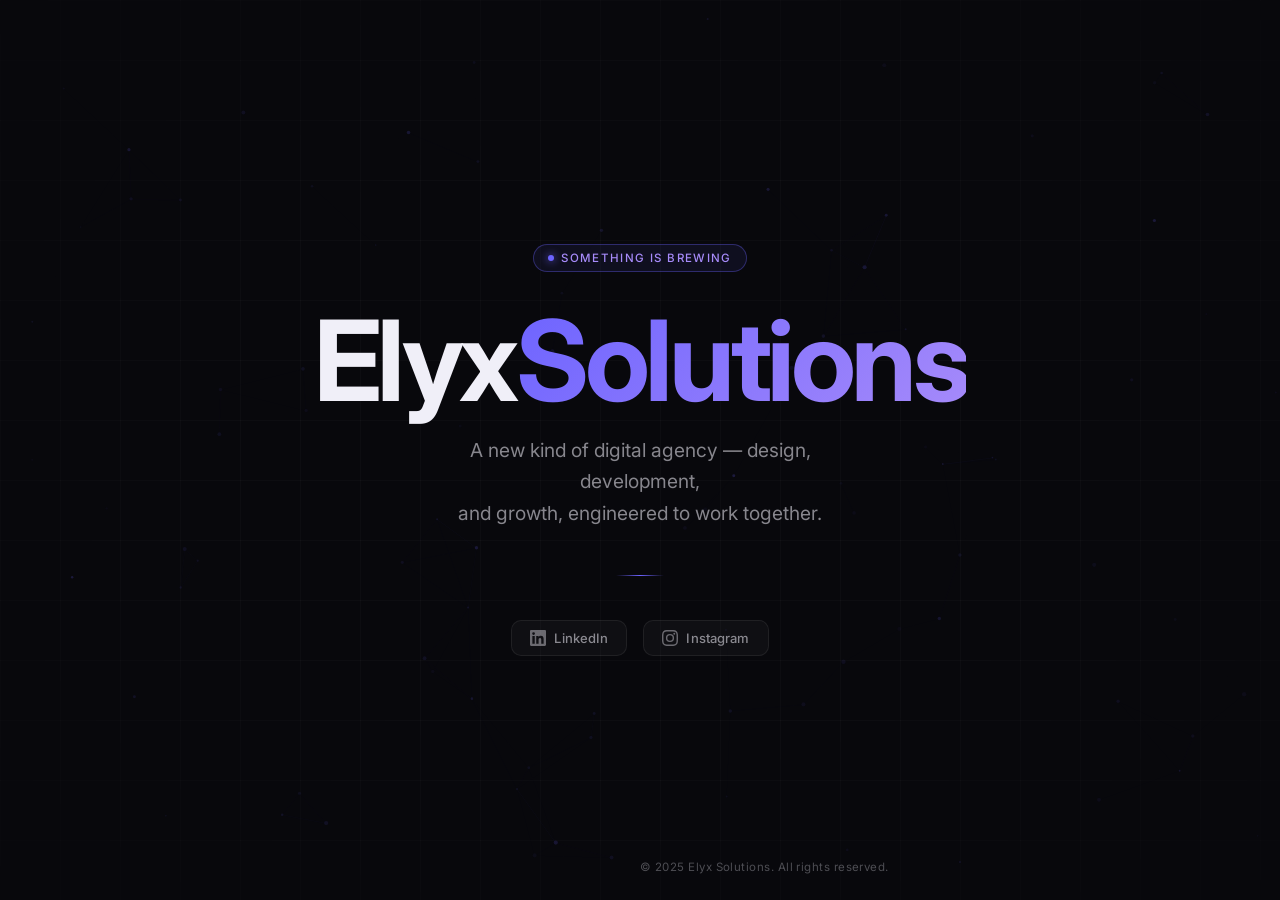
==== index.html @ 8a240a49 "Add files via upload" ====
<!DOCTYPE html>
<html lang="en">
<head>
  <meta charset="UTF-8" />
  <meta name="viewport" content="width=device-width, initial-scale=1.0" />

  <!-- ── SEO ── -->
  <title>Elyx Solutions — Coming Soon</title>
  <meta name="description" content="Elyx Solutions is launching soon. A next-generation digital agency delivering design, development, and growth solutions." />
  <meta name="robots" content="index, follow" />
  <link rel="canonical" href="https://elyxsolutions.com/" />

  <!-- ── Open Graph ── -->
  <meta property="og:type" content="website" />
  <meta property="og:url" content="https://elyxsolutions.com/" />
  <meta property="og:title" content="Elyx Solutions — Coming Soon" />
  <meta property="og:description" content="Something exceptional is being built. Elyx Solutions launches soon." />
  <meta property="og:image" content="https://elyxsolutions.com/og-image.png" />

  <!-- ── Twitter Card ── -->
  <meta name="twitter:card" content="summary_large_image" />
  <meta name="twitter:title" content="Elyx Solutions — Coming Soon" />
  <meta name="twitter:description" content="Something exceptional is being built. Elyx Solutions launches soon." />

  <!-- ── Structured Data ── -->
  <script type="application/ld+json">
  {
    "@context": "https://schema.org",
    "@type": "Organization",
    "name": "Elyx Solutions",
    "url": "https://elyxsolutions.com",
    "description": "A next-generation digital agency delivering design, development, and growth solutions.",
    "sameAs": [
      "https://www.linkedin.com/company/elyxsolutions",
      "https://www.instagram.com/elyxsolutions"
    ]
  }
  </script>

  <!-- ── Google Analytics placeholder ── -->
  <!-- Replace G-XXXXXXXXXX with your actual Measurement ID -->
  <!-- <script async src="https://www.googletagmanager.com/gtag/js?id=G-XXXXXXXXXX"></script>
  <script>
    window.dataLayer = window.dataLayer || [];
    function gtag(){ dataLayer.push(arguments); }
    gtag('js', new Date());
    gtag('config', 'G-XXXXXXXXXX');
  </script> -->

  <!-- ── Google Search Console verification placeholder ── -->
  <!-- <meta name="google-site-verification" content="YOUR_VERIFICATION_CODE" /> -->

  <style>
    *, *::before, *::after { box-sizing: border-box; margin: 0; padding: 0; }

    :root {
      --bg:       #08080C;
      --surface:  #0F0F16;
      --border:   rgba(255,255,255,0.07);
      --accent:   #6C63FF;
      --accent2:  #A78BFA;
      --text-1:   #F0EFF8;
      --text-2:   rgba(240,239,248,0.55);
      --text-3:   rgba(240,239,248,0.3);
      --radius:   14px;
      --sans:     'Inter', system-ui, -apple-system, sans-serif;
    }

    html, body {
      height: 100%;
      background: var(--bg);
      color: var(--text-1);
      font-family: var(--sans);
      overflow: hidden;
    }

    /* ── canvas bg ── */
    #bg-canvas {
      position: fixed;
      inset: 0;
      z-index: 0;
      pointer-events: none;
    }

    /* ── glow orbs ── */
    .orb {
      position: fixed;
      border-radius: 50%;
      filter: blur(120px);
      opacity: 0;
      animation: orbFloat 12s ease-in-out infinite;
      pointer-events: none;
      z-index: 0;
    }
    .orb-1 {
      width: 600px; height: 600px;
      background: radial-gradient(circle, rgba(108,99,255,0.22) 0%, transparent 70%);
      top: -180px; left: -120px;
      animation-delay: 0s;
    }
    .orb-2 {
      width: 500px; height: 500px;
      background: radial-gradient(circle, rgba(167,139,250,0.15) 0%, transparent 70%);
      bottom: -150px; right: -100px;
      animation-delay: -6s;
    }

    @keyframes orbFloat {
      0%   { opacity: 0; transform: translateY(0px) scale(1); }
      20%  { opacity: 1; }
      50%  { transform: translateY(-40px) scale(1.05); }
      80%  { opacity: 1; }
      100% { opacity: 0; transform: translateY(0px) scale(1); }
    }

    /* ── grid overlay ── */
    .grid-overlay {
      position: fixed;
      inset: 0;
      z-index: 0;
      background-image:
        linear-gradient(rgba(255,255,255,0.025) 1px, transparent 1px),
        linear-gradient(90deg, rgba(255,255,255,0.025) 1px, transparent 1px);
      background-size: 60px 60px;
      mask-image: radial-gradient(ellipse 80% 80% at 50% 50%, black 40%, transparent 100%);
      pointer-events: none;
    }

    /* ── page ── */
    .page {
      position: relative;
      z-index: 1;
      height: 100vh;
      display: flex;
      flex-direction: column;
      align-items: center;
      justify-content: center;
      padding: 2rem;
      text-align: center;
    }

    /* ── badge ── */
    .badge {
      display: inline-flex;
      align-items: center;
      gap: 7px;
      border: 1px solid rgba(108,99,255,0.35);
      background: rgba(108,99,255,0.08);
      color: var(--accent2);
      font-size: 11.5px;
      font-weight: 500;
      letter-spacing: 0.12em;
      text-transform: uppercase;
      padding: 6px 14px;
      border-radius: 100px;
      margin-bottom: 2rem;
      opacity: 0;
      animation: fadeUp 0.7s cubic-bezier(0.22,1,0.36,1) 0.3s forwards;
    }
    .badge-dot {
      width: 6px; height: 6px;
      border-radius: 50%;
      background: var(--accent);
      box-shadow: 0 0 8px var(--accent);
      animation: pulse 2s ease-in-out infinite;
    }
    @keyframes pulse {
      0%, 100% { opacity: 1; box-shadow: 0 0 8px var(--accent); }
      50%       { opacity: 0.5; box-shadow: 0 0 16px var(--accent2); }
    }

    /* ── wordmark ── */
    .wordmark {
      font-size: clamp(3.2rem, 9vw, 7rem);
      font-weight: 700;
      letter-spacing: -0.04em;
      line-height: 1;
      margin-bottom: 1.2rem;
      opacity: 0;
      animation: fadeUp 0.8s cubic-bezier(0.22,1,0.36,1) 0.5s forwards;
    }
    .wordmark-elyx { color: var(--text-1); }
    .wordmark-sol  {
      background: linear-gradient(135deg, var(--accent) 0%, var(--accent2) 100%);
      -webkit-background-clip: text;
      -webkit-text-fill-color: transparent;
      background-clip: text;
    }

    /* ── tagline ── */
    .tagline {
      font-size: clamp(1rem, 2.5vw, 1.2rem);
      color: var(--text-2);
      font-weight: 400;
      max-width: 440px;
      line-height: 1.65;
      margin-bottom: 2.8rem;
      opacity: 0;
      animation: fadeUp 0.8s cubic-bezier(0.22,1,0.36,1) 0.7s forwards;
    }

    /* ── divider ── */
    .divider {
      width: 48px;
      height: 1px;
      background: linear-gradient(90deg, transparent, var(--accent), transparent);
      margin: 0 auto 2.8rem;
      opacity: 0;
      animation: fadeUp 0.6s ease 0.85s forwards;
    }

    /* ── socials ── */
    .socials {
      display: flex;
      align-items: center;
      gap: 1rem;
      opacity: 0;
      animation: fadeUp 0.7s cubic-bezier(0.22,1,0.36,1) 1s forwards;
    }

    .social-btn {
      display: inline-flex;
      align-items: center;
      gap: 8px;
      text-decoration: none;
      color: var(--text-2);
      font-size: 13px;
      font-weight: 500;
      padding: 9px 18px;
      border-radius: 10px;
      border: 1px solid var(--border);
      background: rgba(255,255,255,0.03);
      transition: color 0.2s, border-color 0.2s, background 0.2s, transform 0.2s;
      letter-spacing: 0.01em;
    }
    .social-btn:hover {
      color: var(--text-1);
      border-color: rgba(108,99,255,0.4);
      background: rgba(108,99,255,0.08);
      transform: translateY(-2px);
    }
    .social-btn svg {
      width: 16px; height: 16px;
      flex-shrink: 0;
      opacity: 0.75;
      transition: opacity 0.2s;
    }
    .social-btn:hover svg { opacity: 1; }

    /* ── footer ── */
    .footer {
      position: fixed;
      bottom: 1.6rem;
      left: 50%;
      transform: translateX(-50%);
      font-size: 11.5px;
      color: var(--text-3);
      letter-spacing: 0.04em;
      white-space: nowrap;
      opacity: 0;
      animation: fadeUp 0.6s ease 1.2s forwards;
    }

    /* ── shared keyframe ── */
    @keyframes fadeUp {
      from { opacity: 0; transform: translateY(20px); }
      to   { opacity: 1; transform: translateY(0); }
    }

    /* ── particle canvas ── */
    #particle-canvas {
      position: fixed;
      inset: 0;
      z-index: 0;
      pointer-events: none;
    }

    /* ── responsive ── */
    @media (max-width: 480px) {
      .wordmark { font-size: 3rem; }
      .socials  { flex-direction: column; gap: 0.7rem; }
      .social-btn { width: 200px; justify-content: center; }
    }

    @media (prefers-reduced-motion: reduce) {
      *, *::before, *::after { animation-duration: 0.01ms !important; animation-delay: 0s !important; }
    }
  </style>

  <!-- Google Fonts -->
  <link rel="preconnect" href="https://fonts.googleapis.com" />
  <link rel="preconnect" href="https://fonts.gstatic.com" crossorigin />
  <link href="https://fonts.googleapis.com/css2?family=Inter:wght@400;500;600;700&display=swap" rel="stylesheet" />
</head>
<body>

  <!-- ambient orbs -->
  <div class="orb orb-1" aria-hidden="true"></div>
  <div class="orb orb-2" aria-hidden="true"></div>

  <!-- grid -->
  <div class="grid-overlay" aria-hidden="true"></div>

  <!-- particle canvas -->
  <canvas id="particle-canvas" aria-hidden="true"></canvas>

  <!-- ── main content ── -->
  <main class="page" role="main">
    <div class="badge">
      <span class="badge-dot" aria-hidden="true"></span>
      Something is brewing
    </div>

    <h1 class="wordmark">
      <span class="wordmark-elyx">Elyx</span><span class="wordmark-sol">&#8202;Solutions</span>
    </h1>

    <p class="tagline">
      A new kind of digital agency — design, development,<br class="br-hide" />
      and growth, engineered to work together.
    </p>

    <div class="divider" aria-hidden="true"></div>

    <nav class="socials" aria-label="Social media links">
      <!-- LinkedIn -->
      <a
        class="social-btn"
        href="https://www.linkedin.com/company/elyxsolutions"
        target="_blank"
        rel="noopener noreferrer"
        aria-label="Elyx Solutions on LinkedIn"
      >
        <svg viewBox="0 0 24 24" fill="currentColor" aria-hidden="true">
          <path d="M20.447 20.452h-3.554v-5.569c0-1.328-.027-3.037-1.852-3.037-1.853 0-2.136 1.445-2.136 2.939v5.667H9.351V9h3.414v1.561h.046c.477-.9 1.637-1.85 3.37-1.85 3.601 0 4.267 2.37 4.267 5.455v6.286zM5.337 7.433a2.062 2.062 0 0 1-2.063-2.065 2.064 2.064 0 1 1 2.063 2.065zm1.782 13.019H3.555V9h3.564v11.452zM22.225 0H1.771C.792 0 0 .774 0 1.729v20.542C0 23.227.792 24 1.771 24h20.451C23.2 24 24 23.227 24 22.271V1.729C24 .774 23.2 0 22.222 0h.003z"/>
        </svg>
        LinkedIn
      </a>

      <!-- Instagram -->
      <a
        class="social-btn"
        href="https://www.instagram.com/elyxsolutions"
        target="_blank"
        rel="noopener noreferrer"
        aria-label="Elyx Solutions on Instagram"
      >
        <svg viewBox="0 0 24 24" fill="currentColor" aria-hidden="true">
          <path d="M12 2.163c3.204 0 3.584.012 4.85.07 3.252.148 4.771 1.691 4.919 4.919.058 1.265.069 1.645.069 4.849 0 3.205-.012 3.584-.069 4.849-.149 3.225-1.664 4.771-4.919 4.919-1.266.058-1.644.07-4.85.07-3.204 0-3.584-.012-4.849-.07-3.26-.149-4.771-1.699-4.919-4.92-.058-1.265-.07-1.644-.07-4.849 0-3.204.013-3.583.07-4.849.149-3.227 1.664-4.771 4.919-4.919 1.266-.057 1.645-.069 4.849-.069zM12 0C8.741 0 8.333.014 7.053.072 2.695.272.273 2.69.073 7.052.014 8.333 0 8.741 0 12c0 3.259.014 3.668.072 4.948.2 4.358 2.618 6.78 6.98 6.98C8.333 23.986 8.741 24 12 24c3.259 0 3.668-.014 4.948-.072 4.354-.2 6.782-2.618 6.979-6.98.059-1.28.073-1.689.073-4.948 0-3.259-.014-3.667-.072-4.947-.196-4.354-2.617-6.78-6.979-6.98C15.668.014 15.259 0 12 0zm0 5.838a6.162 6.162 0 1 0 0 12.324 6.162 6.162 0 0 0 0-12.324zM12 16a4 4 0 1 1 0-8 4 4 0 0 1 0 8zm6.406-11.845a1.44 1.44 0 1 0 0 2.881 1.44 1.44 0 0 0 0-2.881z"/>
        </svg>
        Instagram
      </a>
    </nav>
  </main>

  <footer class="footer" aria-label="Copyright">
    &copy; 2025 Elyx Solutions. All rights reserved.
  </footer>

  <script>
    /* ── particle system ── */
    const canvas = document.getElementById('particle-canvas');
    const ctx    = canvas.getContext('2d');

    let W, H, particles = [], mouse = { x: -9999, y: -9999 };
    const COUNT = 90;
    const ACCENT = [108, 99, 255];

    function resize() {
      W = canvas.width  = window.innerWidth;
      H = canvas.height = window.innerHeight;
    }
    resize();
    window.addEventListener('resize', resize);

    window.addEventListener('mousemove', e => {
      mouse.x = e.clientX;
      mouse.y = e.clientY;
    });

    class Particle {
      constructor() { this.reset(true); }

      reset(initial) {
        this.x  = Math.random() * (W || 1200);
        this.y  = initial ? Math.random() * (H || 800) : H + 10;
        this.vx = (Math.random() - 0.5) * 0.3;
        this.vy = -(0.2 + Math.random() * 0.4);
        this.r  = 0.8 + Math.random() * 1.4;
        this.a  = 0;
        this.maxA = 0.12 + Math.random() * 0.18;
        this.life = 0;
        this.maxLife = 200 + Math.random() * 400;
      }

      update() {
        const dx = this.x - mouse.x;
        const dy = this.y - mouse.y;
        const dist = Math.sqrt(dx * dx + dy * dy);
        if (dist < 130) {
          const force = (130 - dist) / 130;
          this.vx += (dx / dist) * force * 0.08;
          this.vy += (dy / dist) * force * 0.08;
        }
        this.vx *= 0.98;
        this.vy *= 0.98;
        this.x  += this.vx;
        this.y  += this.vy;
        this.life++;
        const t = this.life / this.maxLife;
        this.a = t < 0.1 ? t * 10 * this.maxA
               : t > 0.8 ? (1 - t) * 5 * this.maxA
               : this.maxA;
        if (this.life >= this.maxLife || this.y < -20) this.reset(false);
      }

      draw() {
        ctx.beginPath();
        ctx.arc(this.x, this.y, this.r, 0, Math.PI * 2);
        ctx.fillStyle = `rgba(${ACCENT.join(',')},${this.a.toFixed(3)})`;
        ctx.fill();
      }
    }

    for (let i = 0; i < COUNT; i++) particles.push(new Particle());

    function animate() {
      ctx.clearRect(0, 0, W, H);
      /* draw faint connections */
      for (let i = 0; i < particles.length; i++) {
        for (let j = i + 1; j < particles.length; j++) {
          const p1 = particles[i], p2 = particles[j];
          const dx = p1.x - p2.x, dy = p1.y - p2.y;
          const d  = dx * dx + dy * dy;
          if (d < 14400) {
            const str = (1 - d / 14400) * Math.min(p1.a, p2.a) * 0.6;
            ctx.beginPath();
            ctx.moveTo(p1.x, p1.y);
            ctx.lineTo(p2.x, p2.y);
            ctx.strokeStyle = `rgba(${ACCENT.join(',')},${str.toFixed(3)})`;
            ctx.lineWidth = 0.5;
            ctx.stroke();
          }
        }
      }
      particles.forEach(p => { p.update(); p.draw(); });
      requestAnimationFrame(animate);
    }
    animate();
  </script>
</body>
</html>
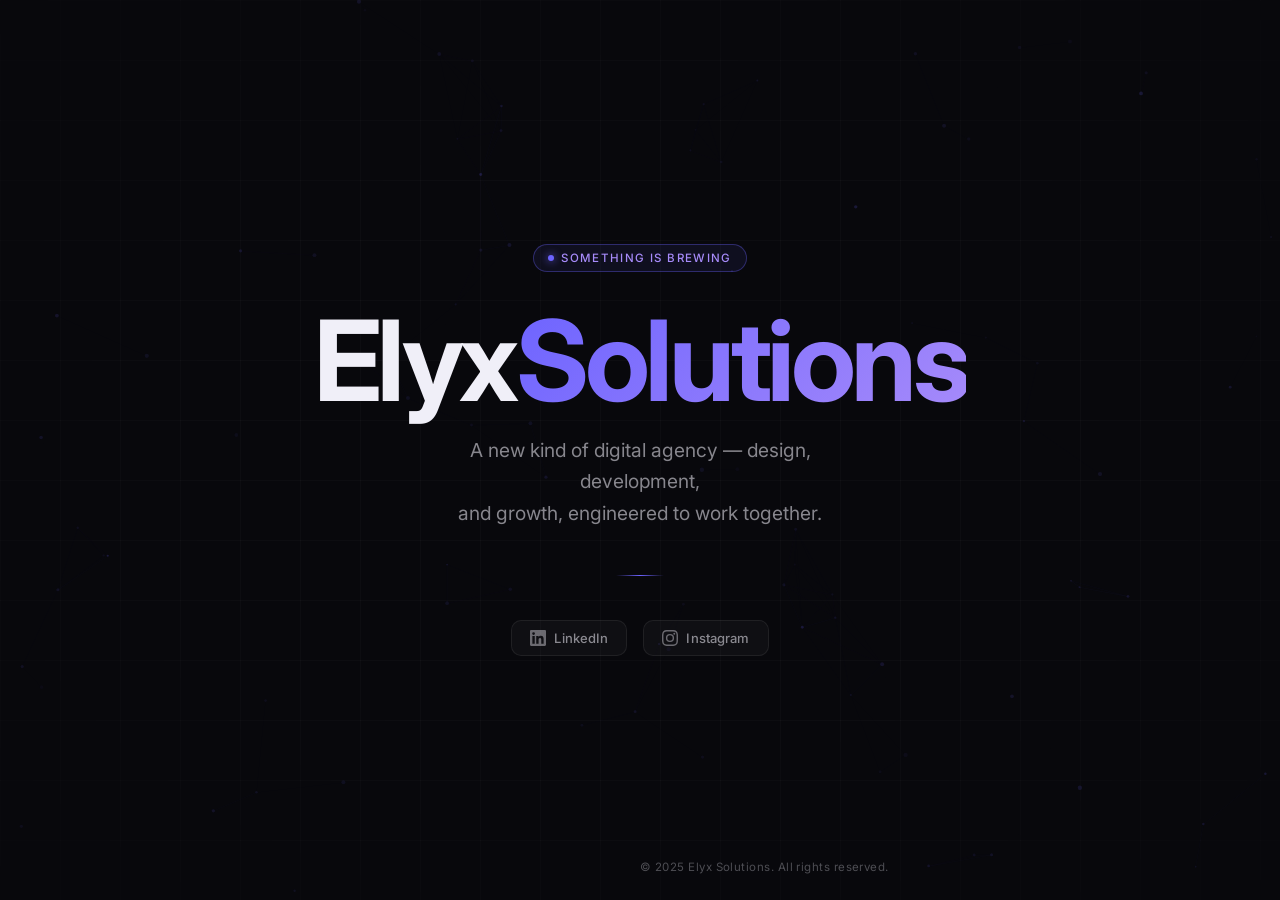
==== commit 6c9456ca: "Update index.html" ====
--- a/index.html
+++ b/index.html
@@ -326,7 +326,7 @@
       <!-- LinkedIn -->
       <a
         class="social-btn"
-        href="https://www.linkedin.com/company/elyxsolutions"
+        href="https://www.linkedin.com/company/elyxsolutions04"
         target="_blank"
         rel="noopener noreferrer"
         aria-label="Elyx Solutions on LinkedIn"
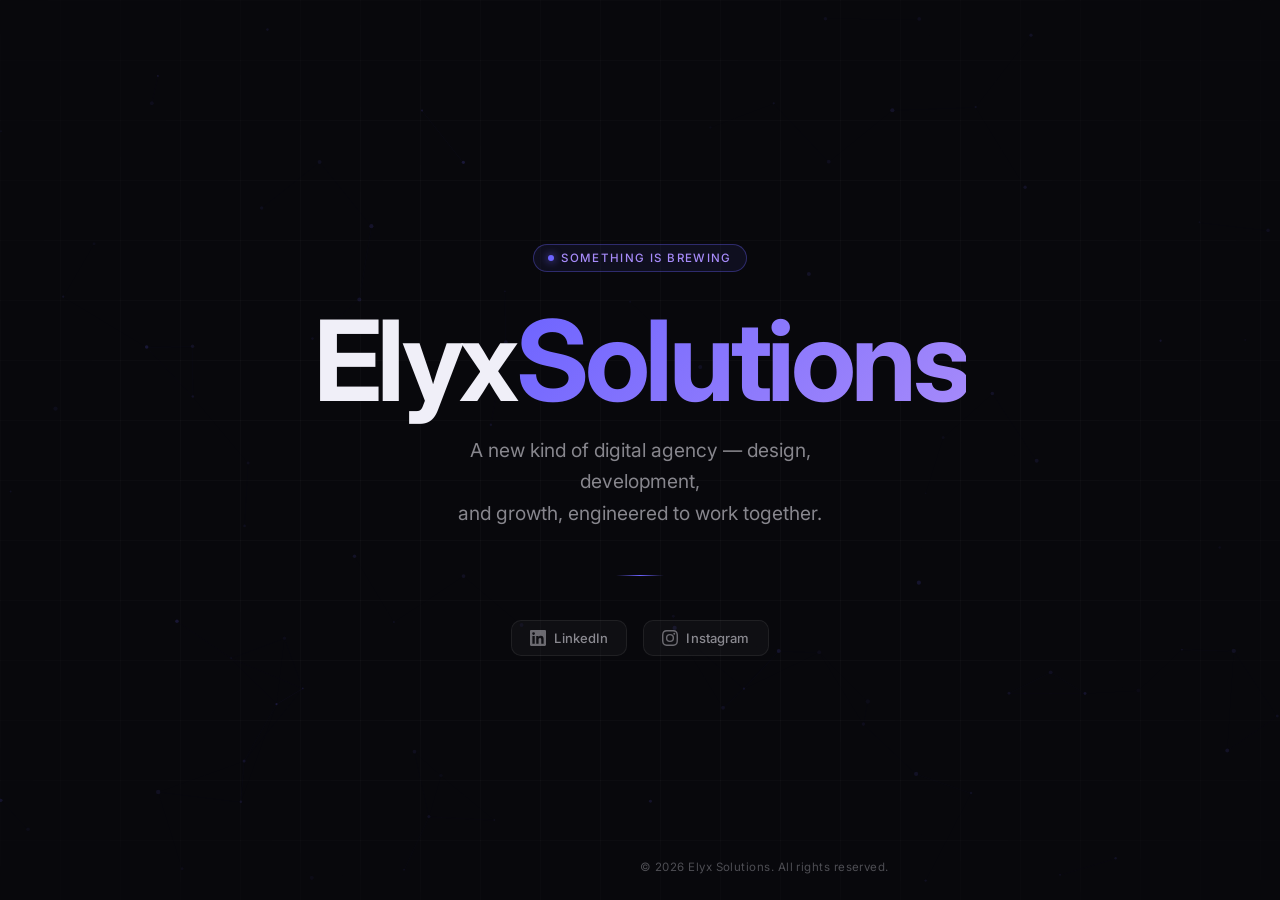
==== commit 1ffc1551: "Update index.html" ====
--- a/index.html
+++ b/index.html
@@ -354,7 +354,7 @@
   </main>
 
   <footer class="footer" aria-label="Copyright">
-    &copy; 2025 Elyx Solutions. All rights reserved.
+    &copy; 2026 Elyx Solutions. All rights reserved.
   </footer>
 
   <script>
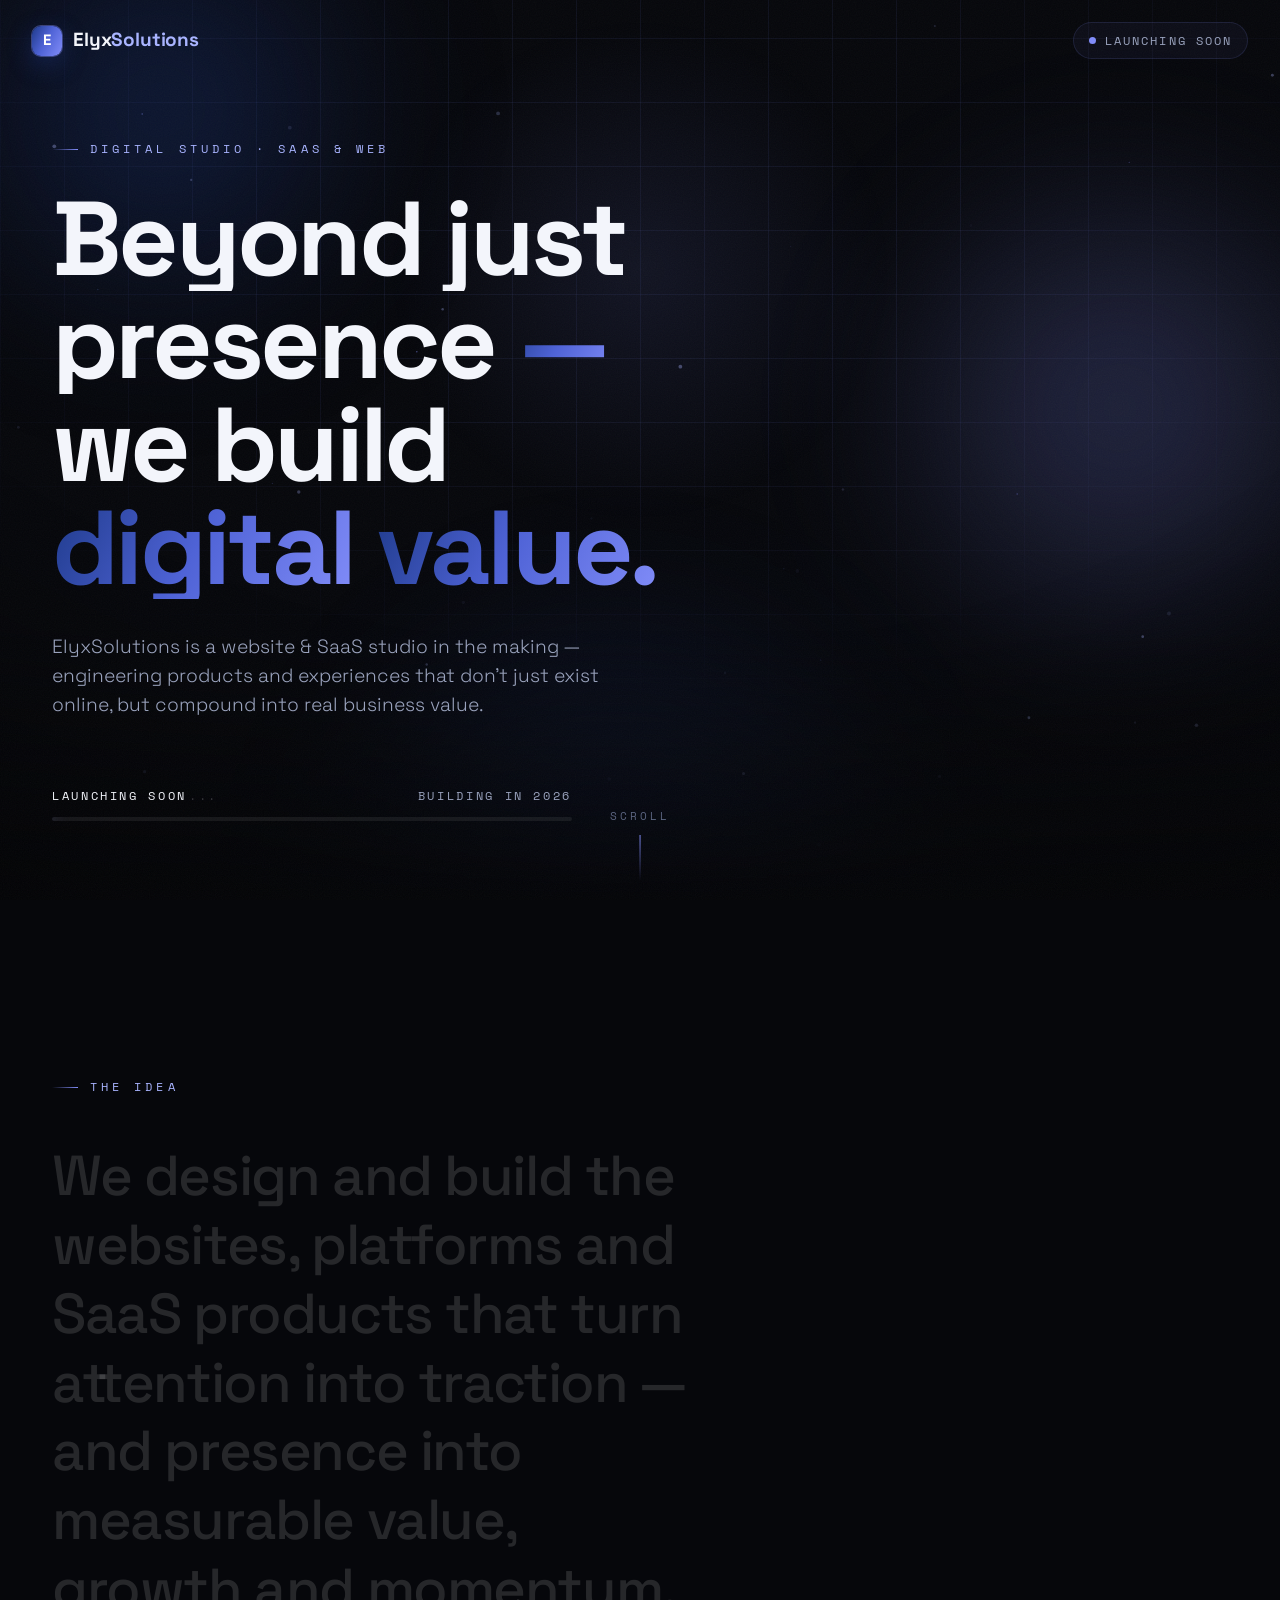
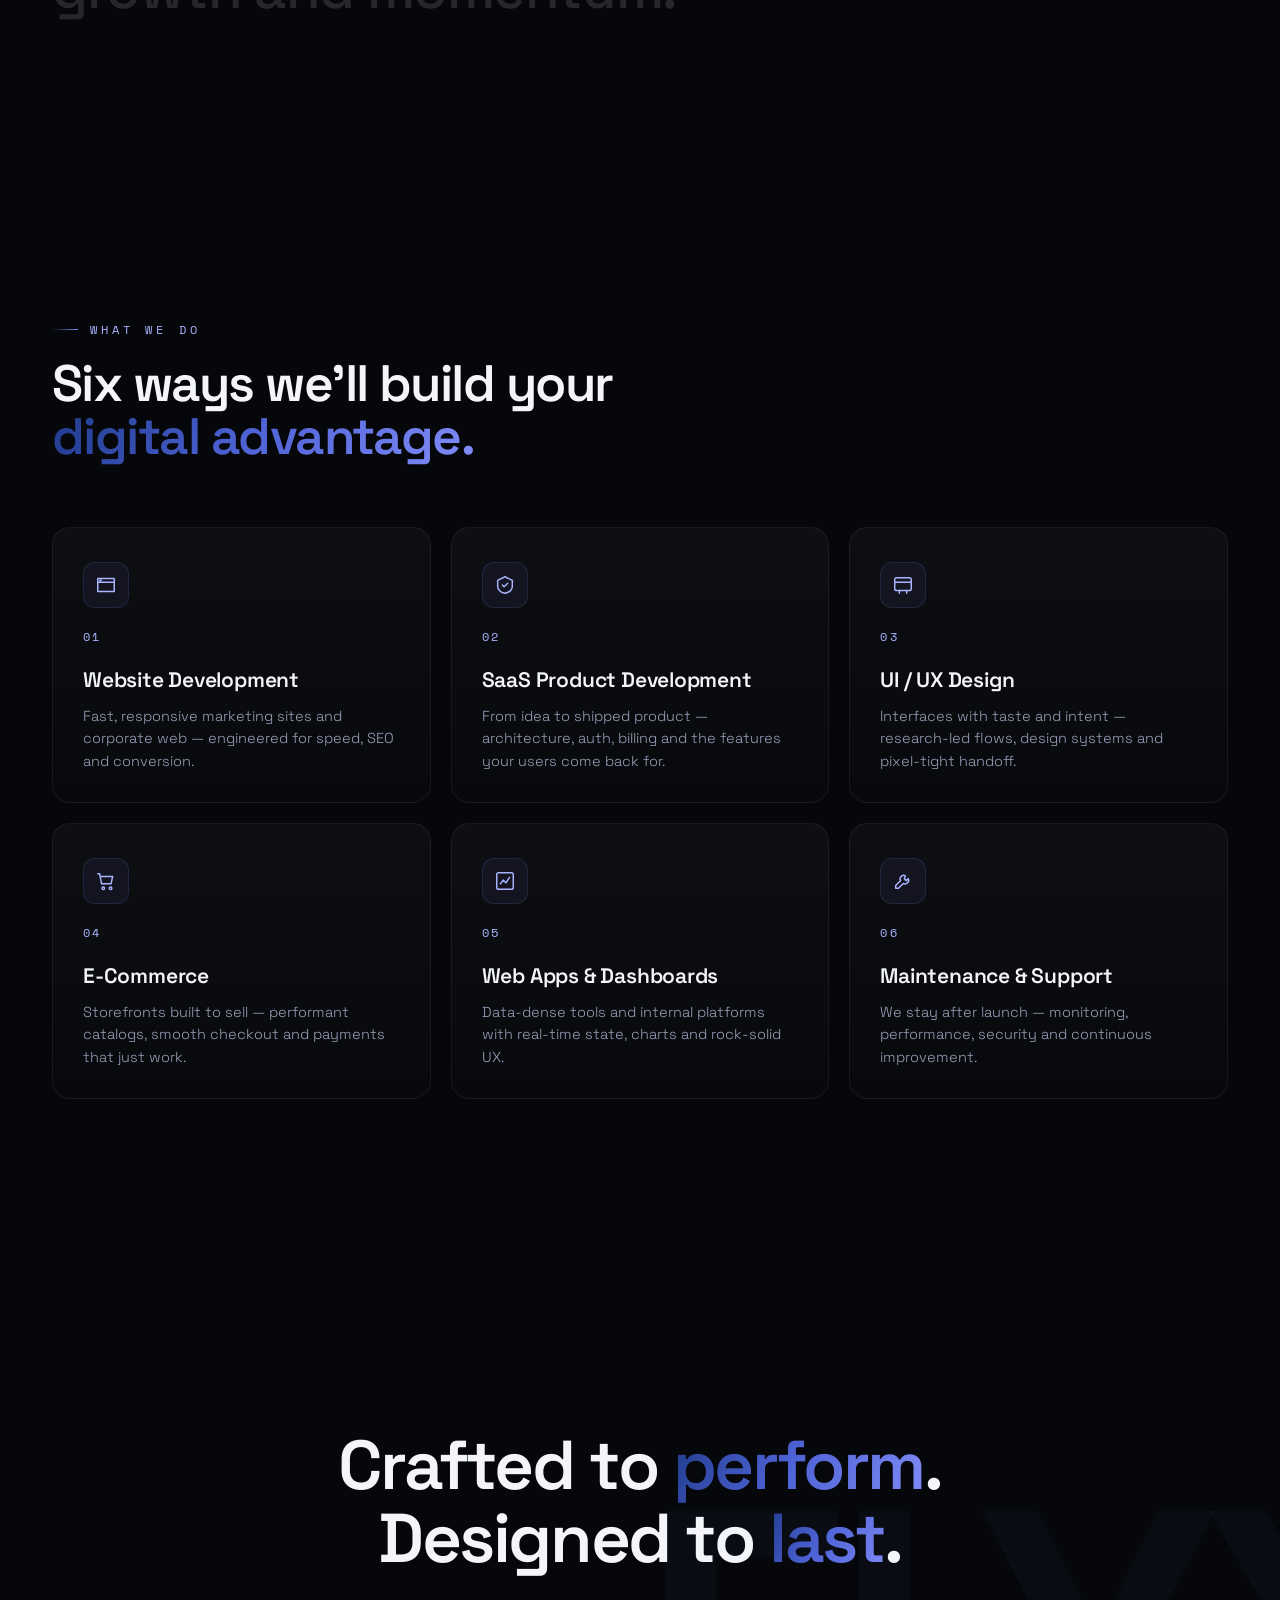
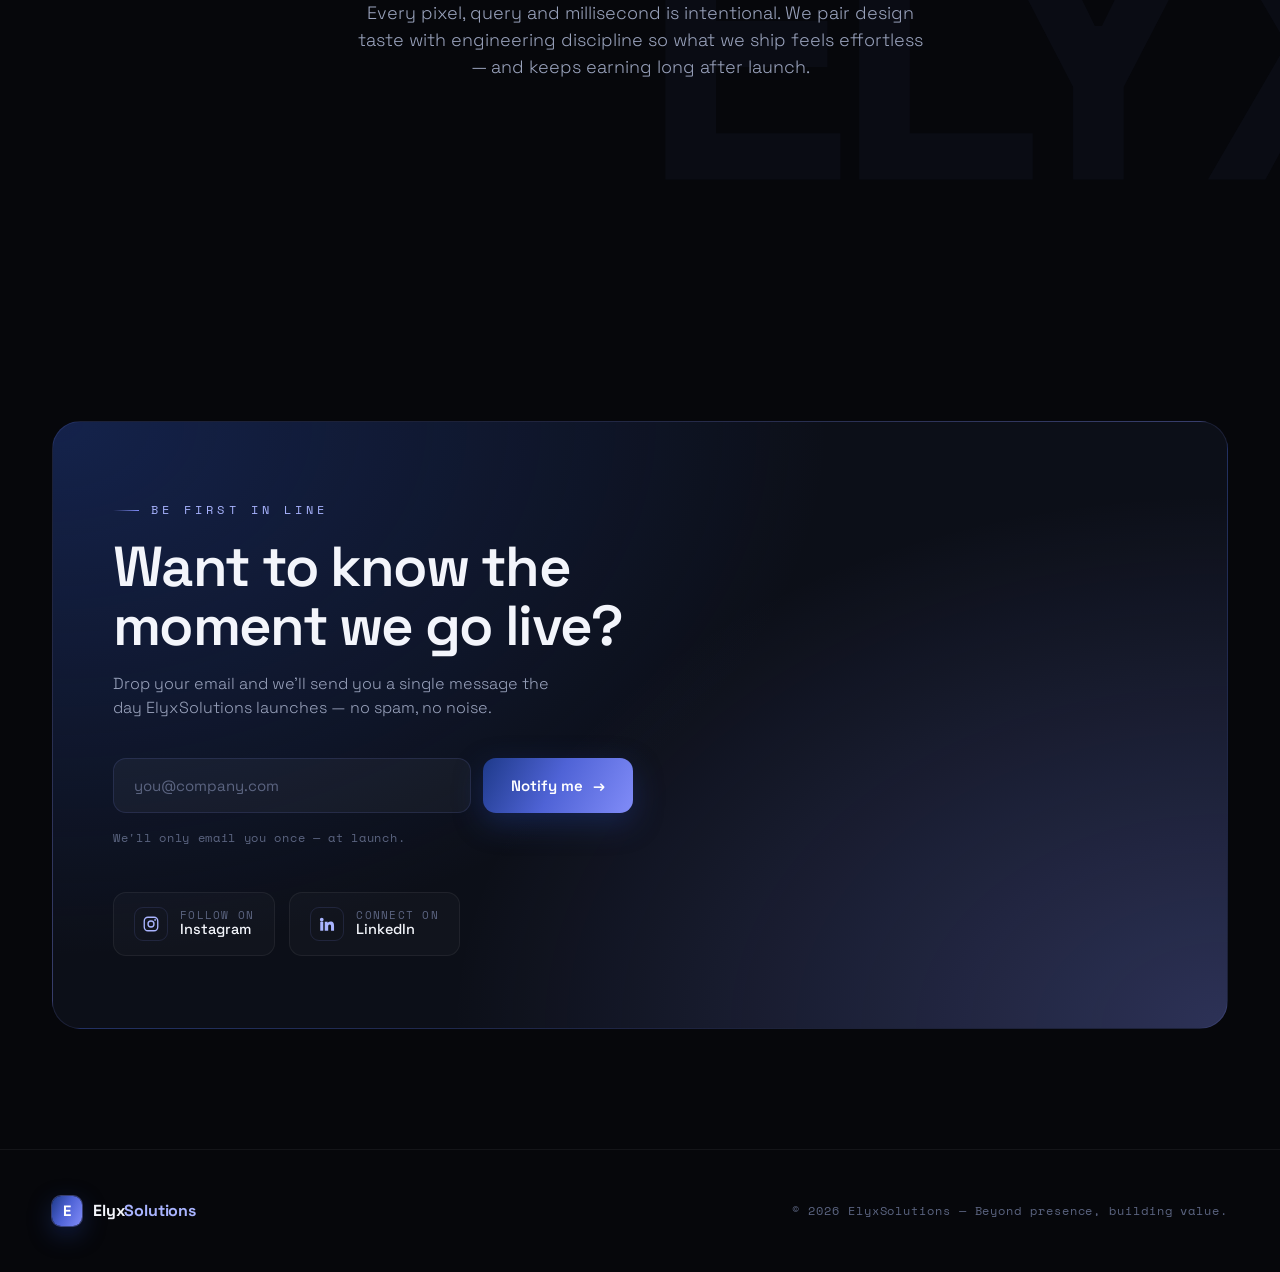
==== commit 0f4dfbcd: "Add files via upload" ====
--- a/index.html
+++ b/index.html
@@ -1,452 +1,322 @@
 <!DOCTYPE html>
 <html lang="en">
 <head>
-  <meta charset="UTF-8" />
-  <meta name="viewport" content="width=device-width, initial-scale=1.0" />
-
-  <!-- ── SEO ── -->
-  <title>Elyx Solutions — Coming Soon</title>
-  <meta name="description" content="Elyx Solutions is launching soon. A next-generation digital agency delivering design, development, and growth solutions." />
-  <meta name="robots" content="index, follow" />
-  <link rel="canonical" href="https://elyxsolutions.com/" />
-
-  <!-- ── Open Graph ── -->
-  <meta property="og:type" content="website" />
-  <meta property="og:url" content="https://elyxsolutions.com/" />
-  <meta property="og:title" content="Elyx Solutions — Coming Soon" />
-  <meta property="og:description" content="Something exceptional is being built. Elyx Solutions launches soon." />
-  <meta property="og:image" content="https://elyxsolutions.com/og-image.png" />
-
-  <!-- ── Twitter Card ── -->
-  <meta name="twitter:card" content="summary_large_image" />
-  <meta name="twitter:title" content="Elyx Solutions — Coming Soon" />
-  <meta name="twitter:description" content="Something exceptional is being built. Elyx Solutions launches soon." />
-
-  <!-- ── Structured Data ── -->
-  <script type="application/ld+json">
-  {
-    "@context": "https://schema.org",
-    "@type": "Organization",
-    "name": "Elyx Solutions",
-    "url": "https://elyxsolutions.com",
-    "description": "A next-generation digital agency delivering design, development, and growth solutions.",
-    "sameAs": [
-      "https://www.linkedin.com/company/elyxsolutions",
-      "https://www.instagram.com/elyxsolutions"
-    ]
-  }
-  </script>
-
-  <!-- ── Google Analytics placeholder ── -->
-  <!-- Replace G-XXXXXXXXXX with your actual Measurement ID -->
-  <!-- <script async src="https://www.googletagmanager.com/gtag/js?id=G-XXXXXXXXXX"></script>
-  <script>
-    window.dataLayer = window.dataLayer || [];
-    function gtag(){ dataLayer.push(arguments); }
-    gtag('js', new Date());
-    gtag('config', 'G-XXXXXXXXXX');
-  </script> -->
-
-  <!-- ── Google Search Console verification placeholder ── -->
-  <!-- <meta name="google-site-verification" content="YOUR_VERIFICATION_CODE" /> -->
-
-  <style>
-    *, *::before, *::after { box-sizing: border-box; margin: 0; padding: 0; }
-
-    :root {
-      --bg:       #08080C;
-      --surface:  #0F0F16;
-      --border:   rgba(255,255,255,0.07);
-      --accent:   #6C63FF;
-      --accent2:  #A78BFA;
-      --text-1:   #F0EFF8;
-      --text-2:   rgba(240,239,248,0.55);
-      --text-3:   rgba(240,239,248,0.3);
-      --radius:   14px;
-      --sans:     'Inter', system-ui, -apple-system, sans-serif;
-    }
-
-    html, body {
-      height: 100%;
-      background: var(--bg);
-      color: var(--text-1);
-      font-family: var(--sans);
-      overflow: hidden;
-    }
-
-    /* ── canvas bg ── */
-    #bg-canvas {
-      position: fixed;
-      inset: 0;
-      z-index: 0;
-      pointer-events: none;
-    }
-
-    /* ── glow orbs ── */
-    .orb {
-      position: fixed;
-      border-radius: 50%;
-      filter: blur(120px);
-      opacity: 0;
-      animation: orbFloat 12s ease-in-out infinite;
-      pointer-events: none;
-      z-index: 0;
-    }
-    .orb-1 {
-      width: 600px; height: 600px;
-      background: radial-gradient(circle, rgba(108,99,255,0.22) 0%, transparent 70%);
-      top: -180px; left: -120px;
-      animation-delay: 0s;
-    }
-    .orb-2 {
-      width: 500px; height: 500px;
-      background: radial-gradient(circle, rgba(167,139,250,0.15) 0%, transparent 70%);
-      bottom: -150px; right: -100px;
-      animation-delay: -6s;
-    }
-
-    @keyframes orbFloat {
-      0%   { opacity: 0; transform: translateY(0px) scale(1); }
-      20%  { opacity: 1; }
-      50%  { transform: translateY(-40px) scale(1.05); }
-      80%  { opacity: 1; }
-      100% { opacity: 0; transform: translateY(0px) scale(1); }
-    }
-
-    /* ── grid overlay ── */
-    .grid-overlay {
-      position: fixed;
-      inset: 0;
-      z-index: 0;
-      background-image:
-        linear-gradient(rgba(255,255,255,0.025) 1px, transparent 1px),
-        linear-gradient(90deg, rgba(255,255,255,0.025) 1px, transparent 1px);
-      background-size: 60px 60px;
-      mask-image: radial-gradient(ellipse 80% 80% at 50% 50%, black 40%, transparent 100%);
-      pointer-events: none;
-    }
-
-    /* ── page ── */
-    .page {
-      position: relative;
-      z-index: 1;
-      height: 100vh;
-      display: flex;
-      flex-direction: column;
-      align-items: center;
-      justify-content: center;
-      padding: 2rem;
-      text-align: center;
-    }
-
-    /* ── badge ── */
-    .badge {
-      display: inline-flex;
-      align-items: center;
-      gap: 7px;
-      border: 1px solid rgba(108,99,255,0.35);
-      background: rgba(108,99,255,0.08);
-      color: var(--accent2);
-      font-size: 11.5px;
-      font-weight: 500;
-      letter-spacing: 0.12em;
-      text-transform: uppercase;
-      padding: 6px 14px;
-      border-radius: 100px;
-      margin-bottom: 2rem;
-      opacity: 0;
-      animation: fadeUp 0.7s cubic-bezier(0.22,1,0.36,1) 0.3s forwards;
-    }
-    .badge-dot {
-      width: 6px; height: 6px;
-      border-radius: 50%;
-      background: var(--accent);
-      box-shadow: 0 0 8px var(--accent);
-      animation: pulse 2s ease-in-out infinite;
-    }
-    @keyframes pulse {
-      0%, 100% { opacity: 1; box-shadow: 0 0 8px var(--accent); }
-      50%       { opacity: 0.5; box-shadow: 0 0 16px var(--accent2); }
-    }
-
-    /* ── wordmark ── */
-    .wordmark {
-      font-size: clamp(3.2rem, 9vw, 7rem);
-      font-weight: 700;
-      letter-spacing: -0.04em;
-      line-height: 1;
-      margin-bottom: 1.2rem;
-      opacity: 0;
-      animation: fadeUp 0.8s cubic-bezier(0.22,1,0.36,1) 0.5s forwards;
-    }
-    .wordmark-elyx { color: var(--text-1); }
-    .wordmark-sol  {
-      background: linear-gradient(135deg, var(--accent) 0%, var(--accent2) 100%);
-      -webkit-background-clip: text;
-      -webkit-text-fill-color: transparent;
-      background-clip: text;
-    }
-
-    /* ── tagline ── */
-    .tagline {
-      font-size: clamp(1rem, 2.5vw, 1.2rem);
-      color: var(--text-2);
-      font-weight: 400;
-      max-width: 440px;
-      line-height: 1.65;
-      margin-bottom: 2.8rem;
-      opacity: 0;
-      animation: fadeUp 0.8s cubic-bezier(0.22,1,0.36,1) 0.7s forwards;
-    }
-
-    /* ── divider ── */
-    .divider {
-      width: 48px;
-      height: 1px;
-      background: linear-gradient(90deg, transparent, var(--accent), transparent);
-      margin: 0 auto 2.8rem;
-      opacity: 0;
-      animation: fadeUp 0.6s ease 0.85s forwards;
-    }
-
-    /* ── socials ── */
-    .socials {
-      display: flex;
-      align-items: center;
-      gap: 1rem;
-      opacity: 0;
-      animation: fadeUp 0.7s cubic-bezier(0.22,1,0.36,1) 1s forwards;
-    }
-
-    .social-btn {
-      display: inline-flex;
-      align-items: center;
-      gap: 8px;
-      text-decoration: none;
-      color: var(--text-2);
-      font-size: 13px;
-      font-weight: 500;
-      padding: 9px 18px;
-      border-radius: 10px;
-      border: 1px solid var(--border);
-      background: rgba(255,255,255,0.03);
-      transition: color 0.2s, border-color 0.2s, background 0.2s, transform 0.2s;
-      letter-spacing: 0.01em;
-    }
-    .social-btn:hover {
-      color: var(--text-1);
-      border-color: rgba(108,99,255,0.4);
-      background: rgba(108,99,255,0.08);
-      transform: translateY(-2px);
-    }
-    .social-btn svg {
-      width: 16px; height: 16px;
-      flex-shrink: 0;
-      opacity: 0.75;
-      transition: opacity 0.2s;
-    }
-    .social-btn:hover svg { opacity: 1; }
-
-    /* ── footer ── */
-    .footer {
-      position: fixed;
-      bottom: 1.6rem;
-      left: 50%;
-      transform: translateX(-50%);
-      font-size: 11.5px;
-      color: var(--text-3);
-      letter-spacing: 0.04em;
-      white-space: nowrap;
-      opacity: 0;
-      animation: fadeUp 0.6s ease 1.2s forwards;
-    }
-
-    /* ── shared keyframe ── */
-    @keyframes fadeUp {
-      from { opacity: 0; transform: translateY(20px); }
-      to   { opacity: 1; transform: translateY(0); }
-    }
-
-    /* ── particle canvas ── */
-    #particle-canvas {
-      position: fixed;
-      inset: 0;
-      z-index: 0;
-      pointer-events: none;
-    }
-
-    /* ── responsive ── */
-    @media (max-width: 480px) {
-      .wordmark { font-size: 3rem; }
-      .socials  { flex-direction: column; gap: 0.7rem; }
-      .social-btn { width: 200px; justify-content: center; }
-    }
-
-    @media (prefers-reduced-motion: reduce) {
-      *, *::before, *::after { animation-duration: 0.01ms !important; animation-delay: 0s !important; }
-    }
-  </style>
-
-  <!-- Google Fonts -->
-  <link rel="preconnect" href="https://fonts.googleapis.com" />
-  <link rel="preconnect" href="https://fonts.gstatic.com" crossorigin />
-  <link href="https://fonts.googleapis.com/css2?family=Inter:wght@400;500;600;700&display=swap" rel="stylesheet" />
+<meta charset="UTF-8" />
+<meta name="viewport" content="width=device-width, initial-scale=1.0" />
+<title>ElyxSolutions — Launching Soon</title>
+<meta name="description" content="ElyxSolutions — websites & SaaS that go beyond presence to build digital value. Launching soon." />
+<link rel="preconnect" href="https://fonts.googleapis.com" />
+<link rel="preconnect" href="https://fonts.gstatic.com" crossorigin />
+<link href="https://fonts.googleapis.com/css2?family=Space+Grotesk:wght@300;400;500;600;700&family=Space+Mono:wght@400;700&display=swap" rel="stylesheet" />
+<link rel="stylesheet" href="css/styles.css" />
 </head>
 <body>
 
-  <!-- ambient orbs -->
-  <div class="orb orb-1" aria-hidden="true"></div>
-  <div class="orb orb-2" aria-hidden="true"></div>
-
-  <!-- grid -->
-  <div class="grid-overlay" aria-hidden="true"></div>
-
-  <!-- particle canvas -->
-  <canvas id="particle-canvas" aria-hidden="true"></canvas>
-
-  <!-- ── main content ── -->
-  <main class="page" role="main">
-    <div class="badge">
-      <span class="badge-dot" aria-hidden="true"></span>
-      Something is brewing
-    </div>
-
-    <h1 class="wordmark">
-      <span class="wordmark-elyx">Elyx</span><span class="wordmark-sol">&#8202;Solutions</span>
+<!-- top scroll progress -->
+<div class="scroll-progress" id="progress"></div>
+<!-- pointer-follow glow -->
+<div class="cursor-glow" id="glow"></div>
+
+<!-- ===================== PARALLAX BACKGROUND ===================== -->
+<div class="parallax-bg" aria-hidden="true">
+  <div class="layer grid-layer" data-speed="0.12"></div>
+  <div class="layer" data-speed="0.30">
+    <span class="blob b1"></span>
+    <span class="blob b2"></span>
+    <span class="blob b3"></span>
+  </div>
+  <canvas id="particles" class="layer" data-speed="0.06"></canvas>
+</div>
+<div class="vignette" aria-hidden="true"></div>
+<div class="noise" aria-hidden="true"></div>
+
+<!-- ===================== NAV ===================== -->
+<nav class="nav" id="nav">
+  <a class="brand" href="#top" aria-label="ElyxSolutions home">
+    <span class="mark">E</span>
+    <span class="name"><b>Elyx</b><span>Solutions</span></span>
+  </a>
+  <span class="status-pill"><span class="dot"></span>Launching soon</span>
+</nav>
+
+<main class="page" id="top">
+
+  <!-- ===================== HERO ===================== -->
+  <header class="hero wrap" id="hero">
+    <span class="eyebrow">Digital studio · SaaS &amp; Web</span>
+    <h1 id="heroTitle">
+      <span class="line"><span class="word">Beyond</span> <span class="word">just</span></span>
+      <span class="line"><span class="word">presence</span> <span class="word accent-text">—</span></span>
+      <span class="line"><span class="word">we</span> <span class="word">build</span></span>
+      <span class="line"><span class="word accent-text">digital</span> <span class="word accent-text">value.</span></span>
     </h1>
-
-    <p class="tagline">
-      A new kind of digital agency — design, development,<br class="br-hide" />
-      and growth, engineered to work together.
-    </p>
-
-    <div class="divider" aria-hidden="true"></div>
-
-    <nav class="socials" aria-label="Social media links">
-      <!-- LinkedIn -->
-      <a
-        class="social-btn"
-        href="https://www.linkedin.com/company/elyxsolutions04"
-        target="_blank"
-        rel="noopener noreferrer"
-        aria-label="Elyx Solutions on LinkedIn"
-      >
-        <svg viewBox="0 0 24 24" fill="currentColor" aria-hidden="true">
-          <path d="M20.447 20.452h-3.554v-5.569c0-1.328-.027-3.037-1.852-3.037-1.853 0-2.136 1.445-2.136 2.939v5.667H9.351V9h3.414v1.561h.046c.477-.9 1.637-1.85 3.37-1.85 3.601 0 4.267 2.37 4.267 5.455v6.286zM5.337 7.433a2.062 2.062 0 0 1-2.063-2.065 2.064 2.064 0 1 1 2.063 2.065zm1.782 13.019H3.555V9h3.564v11.452zM22.225 0H1.771C.792 0 0 .774 0 1.729v20.542C0 23.227.792 24 1.771 24h20.451C23.2 24 24 23.227 24 22.271V1.729C24 .774 23.2 0 22.222 0h.003z"/>
-        </svg>
-        LinkedIn
+    <p class="lede">ElyxSolutions is a website &amp; SaaS studio in the making — engineering products and experiences that don't just exist online, but compound into real business value.</p>
+
+    <div class="launch">
+      <div class="row">
+        <span class="lbl">Launching soon<span class="ell"><i>.</i><i>.</i><i>.</i></span></span>
+        <span>Building in <span id="year"></span></span>
+      </div>
+      <div class="meter"><span class="fill"></span></div>
+    </div>
+
+    <div class="scroll-cue">
+      <span>Scroll</span>
+      <span class="bar"></span>
+    </div>
+  </header>
+
+  <!-- ===================== MANIFESTO (scrubbed reveal) ===================== -->
+  <section class="manifesto wrap" id="manifesto">
+    <span class="eyebrow">The idea</span>
+    <p id="manifestoText" data-accent="value. growth. momentum.">We design and build the websites, platforms and SaaS products that turn attention into traction — and presence into measurable value, growth and momentum.</p>
+  </section>
+
+  <!-- ===================== SERVICES ===================== -->
+  <section class="section wrap" id="services">
+    <div class="section-head">
+      <span class="eyebrow" data-reveal>What we do</span>
+      <h2 data-reveal data-delay="1">Six ways we'll build your<br /><span class="accent-text">digital advantage.</span></h2>
+    </div>
+    <div class="services-grid" id="servicesGrid">
+      <!-- cards injected by JS -->
+    </div>
+  </section>
+
+  <!-- ===================== STATEMENT BAND (parallax) ===================== -->
+  <section class="band" id="band">
+    <span class="ghost" data-parallax="-0.08">ELYX</span>
+    <div class="wrap">
+      <h2 data-reveal>Crafted to <span class="accent-text">perform</span>. Designed to <span class="accent-text">last</span>.</h2>
+      <p class="sub" data-reveal data-delay="1">Every pixel, query and millisecond is intentional. We pair design taste with engineering discipline so what we ship feels effortless — and keeps earning long after launch.</p>
+    </div>
+  </section>
+
+  <!-- ===================== NOTIFY / CTA ===================== -->
+  <section class="cta wrap" id="notify">
+    <div class="cta-card" data-reveal>
+      <span class="eyebrow">Be first in line</span>
+      <h2>Want to know the moment we go live?</h2>
+      <p>Drop your email and we'll send you a single message the day ElyxSolutions launches — no spam, no noise.</p>
+
+      <form class="notify-form" id="notifyForm" novalidate>
+        <div class="field">
+          <input type="email" id="email" name="email" placeholder="you@company.com" autocomplete="email" required />
+        </div>
+        <button class="btn" type="submit">Notify me <span class="arr">→</span></button>
+      </form>
+      <div class="notify-note">We'll only email you once — at launch.</div>
+
+      <div class="notify-success" id="notifySuccess">
+        <span class="check">
+          <svg width="14" height="14" viewBox="0 0 24 24" fill="none" stroke="#fff" stroke-width="3" stroke-linecap="round" stroke-linejoin="round"><polyline points="20 6 9 17 4 12"></polyline></svg>
+        </span>
+        <span>You're on the list. We'll be in touch at launch.</span>
+      </div>
+
+      <div class="socials">
+        <a class="social" href="https://www.instagram.com/elyxsolutions" target="_blank" rel="noopener">
+          <span class="si">
+            <svg width="18" height="18" viewBox="0 0 24 24" fill="none" stroke="currentColor" stroke-width="1.8"><rect x="3" y="3" width="18" height="18" rx="5"></rect><circle cx="12" cy="12" r="4"></circle><circle cx="17.5" cy="6.5" r="1.2" fill="currentColor" stroke="none"></circle></svg>
+          </span>
+          <span class="meta"><small>Follow on</small>Instagram</span>
+        </a>
+        <a class="social" href="https://www.linkedin.com/company/elyxsolutions04/" target="_blank" rel="noopener">
+          <span class="si">
+            <svg width="18" height="18" viewBox="0 0 24 24" fill="currentColor"><path d="M4.98 3.5A2.5 2.5 0 1 0 5 8.5a2.5 2.5 0 0 0 0-5zM3 9h4v12H3V9zm6 0h3.8v1.7h.05c.53-.95 1.83-1.95 3.77-1.95 4.03 0 4.78 2.65 4.78 6.1V21h-4v-5.3c0-1.26-.02-2.9-1.77-2.9-1.77 0-2.04 1.38-2.04 2.8V21H9V9z"></path></svg>
+          </span>
+          <span class="meta"><small>Connect on</small>LinkedIn</span>
+        </a>
+      </div>
+    </div>
+  </section>
+
+  <!-- ===================== FOOTER ===================== -->
+  <footer class="footer">
+    <div class="wrap">
+      <a class="brand" href="#top">
+        <span class="mark">E</span>
+        <span class="name"><b>Elyx</b><span>Solutions</span></span>
       </a>
-
-      <!-- Instagram -->
-      <a
-        class="social-btn"
-        href="https://www.instagram.com/elyxsolutions"
-        target="_blank"
-        rel="noopener noreferrer"
-        aria-label="Elyx Solutions on Instagram"
-      >
-        <svg viewBox="0 0 24 24" fill="currentColor" aria-hidden="true">
-          <path d="M12 2.163c3.204 0 3.584.012 4.85.07 3.252.148 4.771 1.691 4.919 4.919.058 1.265.069 1.645.069 4.849 0 3.205-.012 3.584-.069 4.849-.149 3.225-1.664 4.771-4.919 4.919-1.266.058-1.644.07-4.85.07-3.204 0-3.584-.012-4.849-.07-3.26-.149-4.771-1.699-4.919-4.92-.058-1.265-.07-1.644-.07-4.849 0-3.204.013-3.583.07-4.849.149-3.227 1.664-4.771 4.919-4.919 1.266-.057 1.645-.069 4.849-.069zM12 0C8.741 0 8.333.014 7.053.072 2.695.272.273 2.69.073 7.052.014 8.333 0 8.741 0 12c0 3.259.014 3.668.072 4.948.2 4.358 2.618 6.78 6.98 6.98C8.333 23.986 8.741 24 12 24c3.259 0 3.668-.014 4.948-.072 4.354-.2 6.782-2.618 6.979-6.98.059-1.28.073-1.689.073-4.948 0-3.259-.014-3.667-.072-4.947-.196-4.354-2.617-6.78-6.979-6.98C15.668.014 15.259 0 12 0zm0 5.838a6.162 6.162 0 1 0 0 12.324 6.162 6.162 0 0 0 0-12.324zM12 16a4 4 0 1 1 0-8 4 4 0 0 1 0 8zm6.406-11.845a1.44 1.44 0 1 0 0 2.881 1.44 1.44 0 0 0 0-2.881z"/>
-        </svg>
-        Instagram
-      </a>
-    </nav>
-  </main>
-
-  <footer class="footer" aria-label="Copyright">
-    &copy; 2026 Elyx Solutions. All rights reserved.
+      <span class="muted">© <span class="yr"></span> ElyxSolutions — Beyond presence, building value.</span>
+    </div>
   </footer>
 
-  <script>
-    /* ── particle system ── */
-    const canvas = document.getElementById('particle-canvas');
-    const ctx    = canvas.getContext('2d');
-
-    let W, H, particles = [], mouse = { x: -9999, y: -9999 };
-    const COUNT = 90;
-    const ACCENT = [108, 99, 255];
-
-    function resize() {
-      W = canvas.width  = window.innerWidth;
-      H = canvas.height = window.innerHeight;
+</main>
+
+<script>
+/* ===========================================================
+   ElyxSolutions — Coming Soon · interaction layer
+   =========================================================== */
+(function () {
+  'use strict';
+  window.__elyx = true;
+  const reduce = window.matchMedia('(prefers-reduced-motion: reduce)').matches;
+  const clamp = (v, a, b) => Math.max(a, Math.min(b, v));
+
+  /* ---------- year ---------- */
+  const yr = new Date().getFullYear();
+  document.getElementById('year').textContent = yr;
+  document.querySelectorAll('.yr').forEach(e => (e.textContent = yr));
+
+  /* ---------- hero entrance ---------- */
+  const hero = document.getElementById('hero');
+  document.querySelectorAll('#heroTitle .word').forEach((w, i) => {
+    w.style.transitionDelay = (0.15 + i * 0.07) + 's';
+  });
+  requestAnimationFrame(() => requestAnimationFrame(() => hero.classList.add('loaded')));
+
+  /* ---------- services data ---------- */
+  const SERVICES = [
+    { t: 'Website Development', d: 'Fast, responsive marketing sites and corporate web — engineered for speed, SEO and conversion.',
+      ico: '<path d="M3 5h18v14H3z"/><path d="M3 9h18"/><circle cx="6" cy="7" r="0.6" fill="currentColor"/>' },
+    { t: 'SaaS Product Development', d: 'From idea to shipped product — architecture, auth, billing and the features your users come back for.',
+      ico: '<path d="M12 3l8 4v6c0 4-3.5 7-8 8-4.5-1-8-4-8-8V7z"/><path d="M9 12l2 2 4-4"/>' },
+    { t: 'UI / UX Design', d: 'Interfaces with taste and intent — research-led flows, design systems and pixel-tight handoff.',
+      ico: '<rect x="3" y="4" width="18" height="14" rx="2"/><path d="M3 9h18M8 18v3M16 18v3"/>' },
+    { t: 'E-Commerce', d: 'Storefronts built to sell — performant catalogs, smooth checkout and payments that just work.',
+      ico: '<circle cx="9" cy="20" r="1.4"/><circle cx="17" cy="20" r="1.4"/><path d="M3 4h2l2.2 11h10.3l1.8-8H6.2"/>' },
+    { t: 'Web Apps & Dashboards', d: 'Data-dense tools and internal platforms with real-time state, charts and rock-solid UX.',
+      ico: '<rect x="3" y="3" width="18" height="18" rx="2"/><path d="M7 15l3-4 3 3 4-6"/>' },
+    { t: 'Maintenance & Support', d: 'We stay after launch — monitoring, performance, security and continuous improvement.',
+      ico: '<path d="M14.7 6.3a4 4 0 0 0-5.4 5.4L4 17v3h3l5.3-5.3a4 4 0 0 0 5.4-5.4l-2.3 2.3-2-2z"/>' }
+  ];
+  const grid = document.getElementById('servicesGrid');
+  grid.innerHTML = SERVICES.map((s, i) => `
+    <article class="card" data-reveal data-delay="${i % 3}">
+      <span class="ico"><svg width="22" height="22" viewBox="0 0 24 24" fill="none" stroke="currentColor" stroke-width="1.6" stroke-linecap="round" stroke-linejoin="round">${s.ico}</svg></span>
+      <span class="num">0${i + 1}</span>
+      <h3>${s.t}</h3>
+      <p>${s.d}</p>
+    </article>`).join('');
+
+  /* ---------- generic scroll reveals ---------- */
+  const io = new IntersectionObserver((entries) => {
+    entries.forEach(e => {
+      if (e.isIntersecting) { e.target.classList.add('in'); io.unobserve(e.target); }
+    });
+  }, { threshold: 0.18, rootMargin: '0px 0px -8% 0px' });
+  document.querySelectorAll('[data-reveal]').forEach(el => io.observe(el));
+
+  /* ---------- manifesto: split into words for scrubbed reveal ---------- */
+  const manifesto = document.getElementById('manifestoText');
+  const accentStems = ['value', 'growth', 'momentum', 'traction'];
+  const mWords = manifesto.textContent.trim().split(/\s+/);
+  manifesto.innerHTML = mWords.map(w => {
+    const isAccent = accentStems.some(s => w.toLowerCase().replace(/[^a-z]/g, '').includes(s));
+    return `<span class="w${isAccent ? ' accent' : ''}">${w}</span>`;
+  }).join(' ');
+  const manifestoWords = [...manifesto.querySelectorAll('.w')];
+  const manifestoSection = document.getElementById('manifesto');
+
+  /* ---------- particle field ---------- */
+  const canvas = document.getElementById('particles');
+  const ctx = canvas.getContext('2d');
+  let dots = [], W = 0, H = 0, dpr = Math.min(window.devicePixelRatio || 1, 2);
+  function sizeCanvas() {
+    W = canvas.clientWidth; H = canvas.clientHeight;
+    canvas.width = W * dpr; canvas.height = H * dpr;
+    ctx.setTransform(dpr, 0, 0, dpr, 0, 0);
+    const count = Math.round(clamp((W * H) / 26000, 30, 90));
+    dots = Array.from({ length: count }, () => ({
+      x: Math.random() * W, y: Math.random() * H,
+      r: Math.random() * 1.6 + 0.4,
+      vy: -(Math.random() * 0.22 + 0.05),
+      vx: (Math.random() - 0.5) * 0.12,
+      a: Math.random() * 0.5 + 0.15,
+      tw: Math.random() * Math.PI * 2
+    }));
+  }
+  function drawParticles() {
+    ctx.clearRect(0, 0, W, H);
+    for (const d of dots) {
+      d.y += d.vy; d.x += d.vx; d.tw += 0.02;
+      if (d.y < -5) { d.y = H + 5; d.x = Math.random() * W; }
+      if (d.x < -5) d.x = W + 5; if (d.x > W + 5) d.x = -5;
+      const alpha = d.a * (0.6 + 0.4 * Math.sin(d.tw));
+      ctx.beginPath();
+      ctx.arc(d.x, d.y, d.r, 0, Math.PI * 2);
+      ctx.fillStyle = `rgba(${d.r > 1 ? '169,180,255' : '129,140,248'},${alpha})`;
+      ctx.fill();
     }
-    resize();
-    window.addEventListener('resize', resize);
-
-    window.addEventListener('mousemove', e => {
-      mouse.x = e.clientX;
-      mouse.y = e.clientY;
-    });
-
-    class Particle {
-      constructor() { this.reset(true); }
-
-      reset(initial) {
-        this.x  = Math.random() * (W || 1200);
-        this.y  = initial ? Math.random() * (H || 800) : H + 10;
-        this.vx = (Math.random() - 0.5) * 0.3;
-        this.vy = -(0.2 + Math.random() * 0.4);
-        this.r  = 0.8 + Math.random() * 1.4;
-        this.a  = 0;
-        this.maxA = 0.12 + Math.random() * 0.18;
-        this.life = 0;
-        this.maxLife = 200 + Math.random() * 400;
+  }
+
+  /* ---------- parallax + chrome ---------- */
+  const bgLayers = [...document.querySelectorAll('.parallax-bg [data-speed]')];
+  const parItems = [...document.querySelectorAll('[data-parallax]')];
+  const nav = document.getElementById('nav');
+  const progress = document.getElementById('progress');
+
+  let ticking = false;
+  function frame() {
+    const y = window.scrollY;
+    const vh = window.innerHeight;
+    const docH = document.documentElement.scrollHeight - vh;
+    progress.style.width = (docH > 0 ? (y / docH) * 100 : 0) + '%';
+    nav.classList.toggle('scrolled', y > 40);
+    if (!reduce) {
+      for (const el of bgLayers) {
+        el.style.transform = `translate3d(0, ${y * parseFloat(el.dataset.speed)}px, 0)`;
       }
-
-      update() {
-        const dx = this.x - mouse.x;
-        const dy = this.y - mouse.y;
-        const dist = Math.sqrt(dx * dx + dy * dy);
-        if (dist < 130) {
-          const force = (130 - dist) / 130;
-          this.vx += (dx / dist) * force * 0.08;
-          this.vy += (dy / dist) * force * 0.08;
-        }
-        this.vx *= 0.98;
-        this.vy *= 0.98;
-        this.x  += this.vx;
-        this.y  += this.vy;
-        this.life++;
-        const t = this.life / this.maxLife;
-        this.a = t < 0.1 ? t * 10 * this.maxA
-               : t > 0.8 ? (1 - t) * 5 * this.maxA
-               : this.maxA;
-        if (this.life >= this.maxLife || this.y < -20) this.reset(false);
+      for (const el of parItems) {
+        const r = el.getBoundingClientRect();
+        const c = (r.top + r.height / 2) - vh / 2;
+        el.style.transform = `translate3d(0, ${c * parseFloat(el.dataset.parallax)}px, 0)`;
       }
-
-      draw() {
-        ctx.beginPath();
-        ctx.arc(this.x, this.y, this.r, 0, Math.PI * 2);
-        ctx.fillStyle = `rgba(${ACCENT.join(',')},${this.a.toFixed(3)})`;
-        ctx.fill();
-      }
+      const mr = manifestoSection.getBoundingClientRect();
+      const p = clamp((vh * 0.82 - mr.top) / (vh * 0.55), 0, 1);
+      const lit = Math.round(p * manifestoWords.length);
+      manifestoWords.forEach((w, i) => w.classList.toggle('lit', i < lit));
     }
-
-    for (let i = 0; i < COUNT; i++) particles.push(new Particle());
-
-    function animate() {
-      ctx.clearRect(0, 0, W, H);
-      /* draw faint connections */
-      for (let i = 0; i < particles.length; i++) {
-        for (let j = i + 1; j < particles.length; j++) {
-          const p1 = particles[i], p2 = particles[j];
-          const dx = p1.x - p2.x, dy = p1.y - p2.y;
-          const d  = dx * dx + dy * dy;
-          if (d < 14400) {
-            const str = (1 - d / 14400) * Math.min(p1.a, p2.a) * 0.6;
-            ctx.beginPath();
-            ctx.moveTo(p1.x, p1.y);
-            ctx.lineTo(p2.x, p2.y);
-            ctx.strokeStyle = `rgba(${ACCENT.join(',')},${str.toFixed(3)})`;
-            ctx.lineWidth = 0.5;
-            ctx.stroke();
-          }
-        }
-      }
-      particles.forEach(p => { p.update(); p.draw(); });
-      requestAnimationFrame(animate);
+    ticking = false;
+  }
+  function onScroll() { if (!ticking) { ticking = true; requestAnimationFrame(frame); } }
+
+  function loop() { drawParticles(); requestAnimationFrame(loop); }
+
+  /* ---------- pointer glow ---------- */
+  const body = document.body;
+  let glowRAF = false, gx = 0, gy = 0;
+  window.addEventListener('pointermove', (e) => {
+    gx = e.clientX; gy = e.clientY;
+    if (!glowRAF) {
+      glowRAF = true;
+      requestAnimationFrame(() => {
+        body.style.setProperty('--mx', gx + 'px');
+        body.style.setProperty('--my', gy + 'px');
+        glowRAF = false;
+      });
     }
-    animate();
-  </script>
+  }, { passive: true });
+
+  /* ---------- notify form ---------- */
+  const form = document.getElementById('notifyForm');
+  const success = document.getElementById('notifySuccess');
+  form.addEventListener('submit', (e) => {
+    e.preventDefault();
+    const email = document.getElementById('email');
+    const ok = /^[^\s@]+@[^\s@]+\.[^\s@]+$/.test(email.value.trim());
+    if (!ok) {
+      email.focus();
+      email.style.borderColor = '#ff6b8a';
+      email.style.boxShadow = '0 0 0 4px rgba(255,107,138,.14)';
+      return;
+    }
+    form.style.display = 'none';
+    document.querySelector('.notify-note').style.display = 'none';
+    success.classList.add('show');
+  });
+  document.getElementById('email').addEventListener('input', function () {
+    this.style.borderColor = ''; this.style.boxShadow = '';
+  });
+
+  /* ---------- boot ---------- */
+  window.addEventListener('scroll', onScroll, { passive: true });
+  window.addEventListener('resize', () => { sizeCanvas(); frame(); }, { passive: true });
+  sizeCanvas();
+  frame();
+  if (!reduce) requestAnimationFrame(loop);
+})();
+</script>
 </body>
 </html>
--- a/css/styles.css
+++ b/css/styles.css
@@ -0,0 +1,446 @@
+/* ===========================================================
+   ElyxSolutions — Coming Soon
+   Palette: near-black canvas, dark-blue → indigo accent, white
+   =========================================================== */
+
+:root{
+  --bg:        #06070b;
+  --bg-2:      #090b12;
+  --panel:     #0c0f18;
+  --ink:       #f3f5fb;
+  --muted:     #9aa3bd;
+  --faint:     #5b6480;
+
+  --blue:      #1e3a8a;   /* dark blue */
+  --blue-lit:  #2c50b8;
+  --indigo:    #818cf8;   /* cool accent glow */
+  --indigo-hi: #a9b4ff;
+
+  --line:      rgba(129,140,248,0.14);
+  --line-soft: rgba(255,255,255,0.06);
+
+  --grad: linear-gradient(118deg, #1e3a8a 0%, #4f63d6 48%, #818cf8 100%);
+  --grad-soft: linear-gradient(118deg, rgba(30,58,138,0.9), rgba(129,140,248,0.9));
+
+  --font-display: 'Space Grotesk', system-ui, sans-serif;
+  --font-mono: 'Space Mono', ui-monospace, monospace;
+
+  --maxw: 1240px;
+  --ease: cubic-bezier(.22,.61,.36,1);
+}
+
+*{ box-sizing:border-box; }
+html{ scroll-behavior:smooth; }
+
+body{
+  margin:0;
+  background:var(--bg);
+  color:var(--ink);
+  font-family:var(--font-display);
+  font-weight:400;
+  line-height:1.5;
+  -webkit-font-smoothing:antialiased;
+  overflow-x:hidden;
+  /* pointer-follow glow vars */
+  --mx:50%; --my:30%;
+}
+
+::selection{ background:rgba(129,140,248,0.32); color:#fff; }
+
+a{ color:inherit; text-decoration:none; }
+img{ max-width:100%; display:block; }
+
+/* ---------- shared atoms ---------- */
+.wrap{ width:100%; max-width:var(--maxw); margin:0 auto; padding:0 32px; }
+
+.eyebrow{
+  font-family:var(--font-mono);
+  font-size:12px;
+  letter-spacing:.34em;
+  text-transform:uppercase;
+  color:var(--indigo-hi);
+  display:inline-flex;
+  align-items:center;
+  gap:12px;
+}
+.eyebrow::before{
+  content:"";
+  width:26px; height:1px;
+  background:linear-gradient(90deg, transparent, var(--indigo));
+}
+
+.accent-text{
+  background:var(--grad);
+  -webkit-background-clip:text;
+  background-clip:text;
+  color:transparent;
+}
+
+/* ---------- fixed chrome ---------- */
+.scroll-progress{
+  position:fixed; top:0; left:0; height:2px; width:0%;
+  background:var(--grad);
+  z-index:120;
+  box-shadow:0 0 14px rgba(129,140,248,.7);
+}
+
+.cursor-glow{
+  position:fixed; inset:0; z-index:1; pointer-events:none;
+  background:radial-gradient(420px 420px at var(--mx) var(--my),
+            rgba(129,140,248,0.10), transparent 60%);
+  transition:background .12s linear;
+}
+
+/* ===========================================================
+   PARALLAX BACKGROUND (fixed, layered)
+   =========================================================== */
+.parallax-bg{ position:fixed; inset:-10% 0 0 0; z-index:0; pointer-events:none; overflow:hidden; }
+.parallax-bg .layer{ position:absolute; inset:0; will-change:transform; }
+
+.grid-layer{
+  background-image:
+    linear-gradient(var(--line) 1px, transparent 1px),
+    linear-gradient(90deg, var(--line) 1px, transparent 1px);
+  background-size:64px 64px;
+  mask-image:radial-gradient(ellipse 90% 70% at 50% 30%, #000 35%, transparent 78%);
+  -webkit-mask-image:radial-gradient(ellipse 90% 70% at 50% 30%, #000 35%, transparent 78%);
+  opacity:.55;
+}
+
+.blob{ position:absolute; border-radius:50%; filter:blur(70px); opacity:.5; }
+.blob.b1{ width:560px; height:560px; left:-120px; top:-80px;
+  background:radial-gradient(circle, rgba(30,58,138,.85), transparent 65%); }
+.blob.b2{ width:640px; height:640px; right:-160px; top:18%;
+  background:radial-gradient(circle, rgba(129,140,248,.55), transparent 62%); }
+.blob.b3{ width:720px; height:720px; left:20%; top:62%;
+  background:radial-gradient(circle, rgba(44,80,184,.5), transparent 64%); }
+
+#particles{ position:absolute; inset:0; width:100%; height:100%; opacity:.9; }
+
+.vignette{
+  position:fixed; inset:0; z-index:2; pointer-events:none;
+  background:
+    radial-gradient(120% 120% at 50% 0%, transparent 60%, rgba(0,0,0,.55)),
+    linear-gradient(180deg, transparent 70%, var(--bg));
+}
+.noise{
+  position:fixed; inset:0; z-index:3; pointer-events:none; opacity:.04;
+  background-image:url("data:image/svg+xml,%3Csvg xmlns='http://www.w3.org/2000/svg' width='160' height='160'%3E%3Cfilter id='n'%3E%3CfeTurbulence type='fractalNoise' baseFrequency='0.85' numOctaves='2'/%3E%3C/filter%3E%3Crect width='100%25' height='100%25' filter='url(%23n)'/%3E%3C/svg%3E");
+}
+
+/* all real content rides above the bg */
+.page{ position:relative; z-index:4; }
+
+/* ===========================================================
+   NAV
+   =========================================================== */
+.nav{
+  position:fixed; top:0; left:0; right:0; z-index:100;
+  display:flex; align-items:center; justify-content:space-between;
+  padding:22px 32px;
+  transition:background .3s var(--ease), backdrop-filter .3s;
+}
+.nav.scrolled{
+  background:rgba(6,7,11,.72);
+  backdrop-filter:blur(14px);
+  border-bottom:1px solid var(--line-soft);
+  padding:16px 32px;
+}
+.brand{ display:flex; align-items:center; gap:11px; font-weight:700; letter-spacing:-.01em; }
+.brand .mark{
+  width:30px; height:30px; border-radius:9px;
+  background:var(--grad);
+  display:grid; place-items:center;
+  font-size:15px; font-weight:700; color:#fff;
+  box-shadow:0 0 0 1px rgba(129,140,248,.4), 0 8px 24px rgba(30,58,138,.45);
+}
+.brand .name{ font-size:19px; }
+.brand .name b{ font-weight:700; }
+.brand .name span{ color:var(--indigo-hi); }
+
+.status-pill{
+  display:inline-flex; align-items:center; gap:9px;
+  font-family:var(--font-mono); font-size:11.5px; letter-spacing:.18em;
+  text-transform:uppercase; color:var(--muted);
+  padding:9px 15px; border-radius:999px;
+  border:1px solid var(--line); background:rgba(129,140,248,.05);
+}
+.status-pill .dot{
+  width:7px; height:7px; border-radius:50%; background:var(--indigo);
+  box-shadow:0 0 0 0 rgba(129,140,248,.6);
+  animation:pulse 2.4s infinite;
+}
+@keyframes pulse{
+  0%{ box-shadow:0 0 0 0 rgba(129,140,248,.55); }
+  70%{ box-shadow:0 0 0 9px rgba(129,140,248,0); }
+  100%{ box-shadow:0 0 0 0 rgba(129,140,248,0); }
+}
+
+/* ===========================================================
+   HERO
+   =========================================================== */
+.hero{
+  min-height:100vh;
+  display:flex; flex-direction:column; justify-content:center;
+  padding-top:140px; padding-bottom:90px;
+  position:relative;
+}
+.hero .eyebrow{ margin-bottom:30px; }
+
+.hero h1{
+  font-size:clamp(44px, 8.2vw, 132px);
+  line-height:.98;
+  letter-spacing:-.035em;
+  font-weight:700;
+  margin:0;
+  max-width:14ch;
+}
+.hero h1 .line{ display:block; overflow:hidden; }
+.hero h1 .word{
+  display:inline-block;
+  transform:translateY(110%);
+  opacity:0;
+  transition:transform 1s var(--ease), opacity 1s var(--ease);
+}
+.hero.loaded h1 .word{ transform:translateY(0); opacity:1; }
+
+.hero .lede{
+  margin-top:34px;
+  max-width:46ch;
+  font-size:clamp(16px,1.5vw,20px);
+  color:var(--muted);
+  font-weight:300;
+  opacity:0; transform:translateY(20px);
+  transition:all .9s var(--ease) .5s;
+}
+.hero.loaded .lede{ opacity:1; transform:none; }
+
+/* launching-soon meter */
+.launch{
+  margin-top:48px; max-width:520px;
+  opacity:0; transform:translateY(20px);
+  transition:all .9s var(--ease) .7s;
+}
+.hero.loaded .launch{ opacity:1; transform:none; }
+.launch .row{
+  display:flex; justify-content:space-between; align-items:baseline;
+  font-family:var(--font-mono); font-size:12px; letter-spacing:.22em;
+  text-transform:uppercase; color:var(--muted); margin-bottom:12px;
+}
+.launch .row .lbl{ color:var(--ink); display:inline-flex; gap:2px; }
+.launch .row .ell i{ animation:blink 1.4s infinite both; font-style:normal; }
+.launch .row .ell i:nth-child(2){ animation-delay:.2s; }
+.launch .row .ell i:nth-child(3){ animation-delay:.4s; }
+@keyframes blink{ 0%,100%{ opacity:.2 } 50%{ opacity:1 } }
+.meter{
+  height:4px; border-radius:999px; background:rgba(255,255,255,.07);
+  position:relative; overflow:hidden;
+}
+.meter .fill{
+  position:absolute; top:0; left:-40%; height:100%; width:40%;
+  background:var(--grad); border-radius:999px;
+  box-shadow:0 0 16px rgba(129,140,248,.7);
+  animation:indet 2.6s var(--ease) infinite;
+}
+@keyframes indet{
+  0%{ left:-42%; width:42%; }
+  50%{ width:62%; }
+  100%{ left:104%; width:42%; }
+}
+
+.scroll-cue{
+  position:absolute; bottom:30px; left:50%; transform:translateX(-50%);
+  display:flex; flex-direction:column; align-items:center; gap:10px;
+  font-family:var(--font-mono); font-size:10.5px; letter-spacing:.3em;
+  text-transform:uppercase; color:var(--faint);
+  opacity:0; transition:opacity 1s var(--ease) 1.1s;
+}
+.hero.loaded .scroll-cue{ opacity:1; }
+.scroll-cue .bar{ width:1px; height:46px; background:linear-gradient(var(--indigo), transparent); position:relative; overflow:hidden; }
+.scroll-cue .bar::after{ content:""; position:absolute; top:-50%; left:0; width:100%; height:50%; background:var(--indigo); animation:cue 1.9s var(--ease) infinite; }
+@keyframes cue{ 0%{ transform:translateY(-100%); } 100%{ transform:translateY(300%); } }
+
+/* ===========================================================
+   SECTION SCAFFOLD
+   =========================================================== */
+section{ position:relative; }
+.section{ padding-top:130px; padding-bottom:130px; }
+.section-head{ max-width:760px; margin-bottom:64px; }
+.section-head h2{
+  font-size:clamp(30px,4vw,56px); line-height:1.04; letter-spacing:-.03em;
+  font-weight:600; margin:18px 0 0;
+}
+
+/* generic scroll reveal */
+[data-reveal]{ opacity:0; transform:translateY(38px); transition:opacity .9s var(--ease), transform .9s var(--ease); }
+[data-reveal].in{ opacity:1; transform:none; }
+[data-reveal][data-delay="1"]{ transition-delay:.08s; }
+[data-reveal][data-delay="2"]{ transition-delay:.16s; }
+[data-reveal][data-delay="3"]{ transition-delay:.24s; }
+
+/* ===========================================================
+   MANIFESTO — scrubbed word reveal
+   =========================================================== */
+.manifesto{ padding-top:160px; padding-bottom:160px; }
+.manifesto .eyebrow{ margin-bottom:46px; }
+.manifesto p{
+  font-size:clamp(28px,4.4vw,62px);
+  line-height:1.22; letter-spacing:-.025em; font-weight:500;
+  margin:0; max-width:18ch;
+}
+.manifesto .w{ color:rgba(255,255,255,.13); transition:color .25s var(--ease); }
+.manifesto .w.lit{ color:var(--ink); }
+.manifesto .w.accent.lit{ background:var(--grad); -webkit-background-clip:text; background-clip:text; color:transparent; }
+
+/* ===========================================================
+   SERVICES
+   =========================================================== */
+.services-grid{
+  display:grid; grid-template-columns:repeat(3,1fr); gap:20px;
+}
+.card{
+  position:relative; padding:34px 30px 30px; border-radius:18px;
+  background:linear-gradient(180deg, rgba(255,255,255,.035), rgba(255,255,255,.012));
+  border:1px solid var(--line-soft);
+  overflow:hidden;
+  transition:transform .5s var(--ease), border-color .5s, background .5s;
+  min-height:248px;
+  display:flex; flex-direction:column;
+}
+.card::before{
+  content:""; position:absolute; inset:0; border-radius:inherit; padding:1px;
+  background:var(--grad); opacity:0;
+  -webkit-mask:linear-gradient(#000 0 0) content-box, linear-gradient(#000 0 0);
+  -webkit-mask-composite:xor; mask-composite:exclude;
+  transition:opacity .5s var(--ease);
+}
+.card::after{
+  content:""; position:absolute; width:280px; height:280px; border-radius:50%;
+  background:radial-gradient(circle, rgba(129,140,248,.22), transparent 65%);
+  top:-140px; right:-120px; opacity:0; transition:opacity .5s var(--ease);
+}
+.card:hover{ transform:translateY(-6px); background:linear-gradient(180deg, rgba(129,140,248,.07), rgba(255,255,255,.012)); }
+.card:hover::before{ opacity:1; }
+.card:hover::after{ opacity:1; }
+.card .num{
+  font-family:var(--font-mono); font-size:12px; letter-spacing:.2em;
+  color:var(--indigo-hi); margin-bottom:auto;
+}
+.card .ico{
+  width:46px; height:46px; border-radius:12px; margin-bottom:20px;
+  display:grid; place-items:center;
+  border:1px solid var(--line); background:rgba(129,140,248,.06);
+  color:var(--indigo-hi);
+}
+.card h3{ font-size:21px; font-weight:600; letter-spacing:-.01em; margin:18px 0 9px; }
+.card p{ font-size:14.5px; color:var(--muted); font-weight:300; margin:0; line-height:1.55; }
+
+/* ===========================================================
+   STATEMENT BAND (parallax)
+   =========================================================== */
+.band{ padding:200px 0; text-align:center; position:relative; overflow:hidden; }
+.band .ghost{
+  position:absolute; left:50%; top:50%; transform:translate(-50%,-50%);
+  font-size:clamp(120px,30vw,460px); font-weight:700; letter-spacing:-.05em;
+  color:rgba(129,140,248,.04); white-space:nowrap; pointer-events:none; user-select:none;
+}
+.band h2{
+  position:relative; font-size:clamp(32px,5.4vw,82px); line-height:1.05;
+  letter-spacing:-.035em; font-weight:600; margin:0 auto; max-width:16ch;
+}
+.band .sub{ position:relative; margin:26px auto 0; max-width:52ch; color:var(--muted); font-weight:300; font-size:clamp(15px,1.4vw,18px); }
+
+/* ===========================================================
+   NOTIFY / CTA
+   =========================================================== */
+.cta{ padding-top:140px; padding-bottom:120px; }
+.cta-card{
+  position:relative; border-radius:28px; overflow:hidden;
+  border:1px solid var(--line);
+  background:
+    radial-gradient(120% 160% at 0% 0%, rgba(30,58,138,.45), transparent 55%),
+    radial-gradient(120% 160% at 100% 100%, rgba(129,140,248,.28), transparent 55%),
+    var(--panel);
+  padding:72px 60px;
+}
+.cta-card h2{ font-size:clamp(30px,4.4vw,58px); line-height:1.05; letter-spacing:-.03em; font-weight:600; margin:18px 0 16px; max-width:16ch; }
+.cta-card p{ color:var(--muted); font-weight:300; max-width:46ch; margin:0 0 38px; font-size:16px; }
+
+.notify-form{ display:flex; gap:12px; max-width:520px; flex-wrap:wrap; }
+.notify-form .field{ position:relative; flex:1 1 260px; }
+.notify-form input{
+  width:100%; padding:17px 20px; border-radius:13px;
+  background:rgba(255,255,255,.04); border:1px solid var(--line);
+  color:var(--ink); font-family:var(--font-display); font-size:15px;
+  transition:border-color .3s, background .3s, box-shadow .3s;
+}
+.notify-form input::placeholder{ color:var(--faint); }
+.notify-form input:focus{ outline:none; border-color:var(--indigo); background:rgba(129,140,248,.06); box-shadow:0 0 0 4px rgba(129,140,248,.12); }
+
+.btn{
+  display:inline-flex; align-items:center; gap:10px; justify-content:center;
+  padding:17px 28px; border-radius:13px; border:0; cursor:pointer;
+  font-family:var(--font-display); font-weight:600; font-size:15px; color:#fff;
+  background:var(--grad); position:relative; overflow:hidden;
+  transition:transform .3s var(--ease), box-shadow .3s;
+  box-shadow:0 10px 30px rgba(30,58,138,.45);
+}
+.btn:hover{ transform:translateY(-2px); box-shadow:0 14px 38px rgba(129,140,248,.5); }
+.btn:active{ transform:translateY(0); }
+.btn .arr{ transition:transform .3s var(--ease); }
+.btn:hover .arr{ transform:translateX(4px); }
+
+.notify-note{ margin-top:16px; font-family:var(--font-mono); font-size:11.5px; letter-spacing:.06em; color:var(--faint); }
+.notify-success{
+  display:none; align-items:center; gap:12px; margin-top:8px;
+  padding:17px 22px; border-radius:13px;
+  border:1px solid rgba(129,140,248,.4); background:rgba(129,140,248,.08);
+  color:var(--ink); font-size:15px; max-width:520px;
+}
+.notify-success.show{ display:flex; animation:popin .5s var(--ease); }
+@keyframes popin{ from{ opacity:0; transform:translateY(10px); } to{ opacity:1; transform:none; } }
+.notify-success .check{ width:26px; height:26px; border-radius:50%; background:var(--grad); display:grid; place-items:center; flex:none; }
+
+.socials{ display:flex; gap:14px; margin-top:46px; flex-wrap:wrap; }
+.social{
+  display:inline-flex; align-items:center; gap:12px;
+  padding:14px 20px; border-radius:13px;
+  border:1px solid var(--line-soft); background:rgba(255,255,255,.025);
+  font-size:14.5px; font-weight:500;
+  transition:border-color .3s, background .3s, transform .3s var(--ease);
+}
+.social:hover{ border-color:var(--indigo); background:rgba(129,140,248,.07); transform:translateY(-3px); }
+.social .si{ width:34px; height:34px; border-radius:9px; display:grid; place-items:center; border:1px solid var(--line); color:var(--indigo-hi); }
+.social .meta{ display:flex; flex-direction:column; line-height:1.2; }
+.social .meta small{ font-family:var(--font-mono); font-size:10.5px; letter-spacing:.12em; color:var(--faint); text-transform:uppercase; }
+
+/* ===========================================================
+   FOOTER
+   =========================================================== */
+.footer{ border-top:1px solid var(--line-soft); padding:46px 0; }
+.footer .wrap{ display:flex; justify-content:space-between; align-items:center; gap:24px; flex-wrap:wrap; }
+.footer .muted{ font-family:var(--font-mono); font-size:11.5px; letter-spacing:.08em; color:var(--faint); }
+.footer .brand .name{ font-size:16px; }
+
+/* ===========================================================
+   RESPONSIVE
+   =========================================================== */
+@media (max-width:900px){
+  .services-grid{ grid-template-columns:1fr 1fr; }
+  .cta-card{ padding:48px 30px; }
+}
+@media (max-width:620px){
+  .wrap{ padding:0 22px; }
+  .nav{ padding:18px 22px; }
+  .status-pill{ display:none; }
+  .services-grid{ grid-template-columns:1fr; }
+  .section{ padding-top:96px; padding-bottom:96px; }
+  .band{ padding-top:130px; padding-bottom:130px; }
+}
+
+@media (prefers-reduced-motion: reduce){
+  *{ animation:none !important; transition:none !important; }
+  .hero h1 .word, .hero .lede, .hero .launch, .scroll-cue{ opacity:1 !important; transform:none !important; }
+  [data-reveal]{ opacity:1 !important; transform:none !important; }
+  .manifesto .w{ color:var(--ink) !important; }
+}
